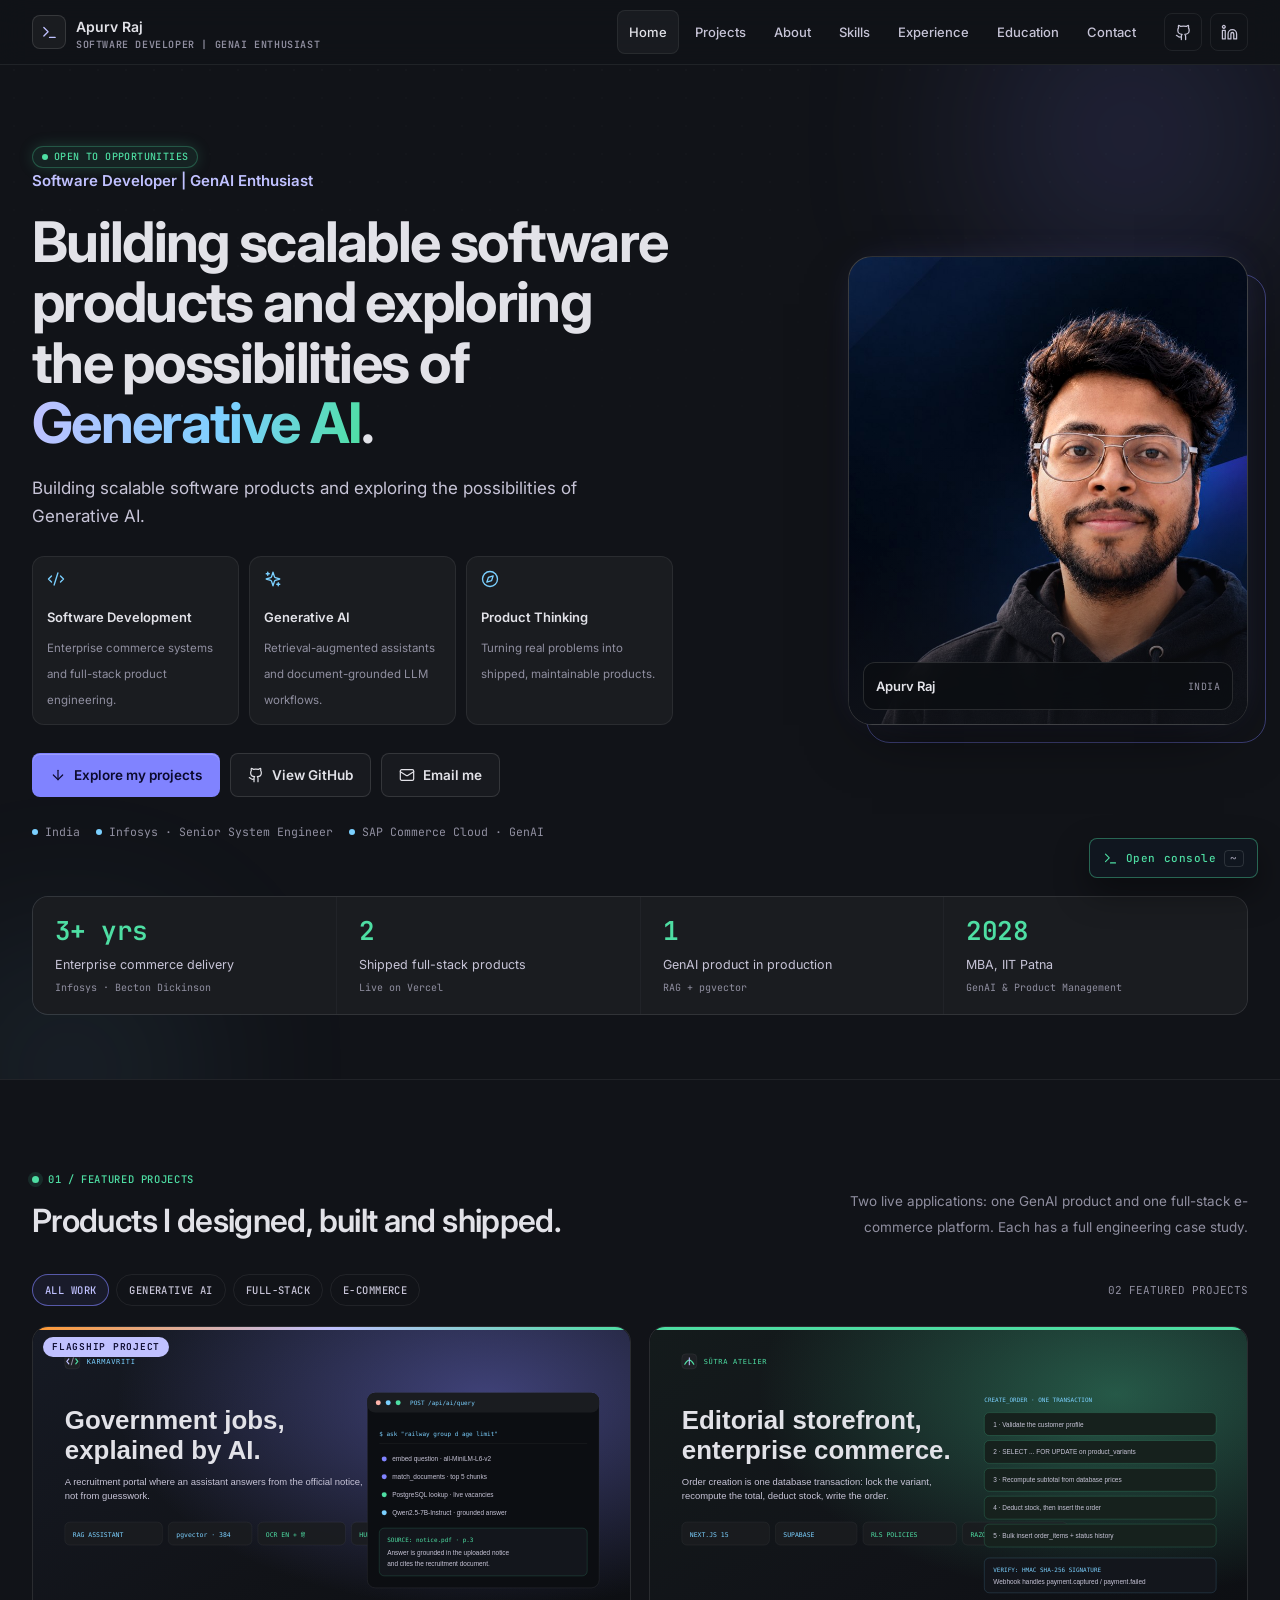
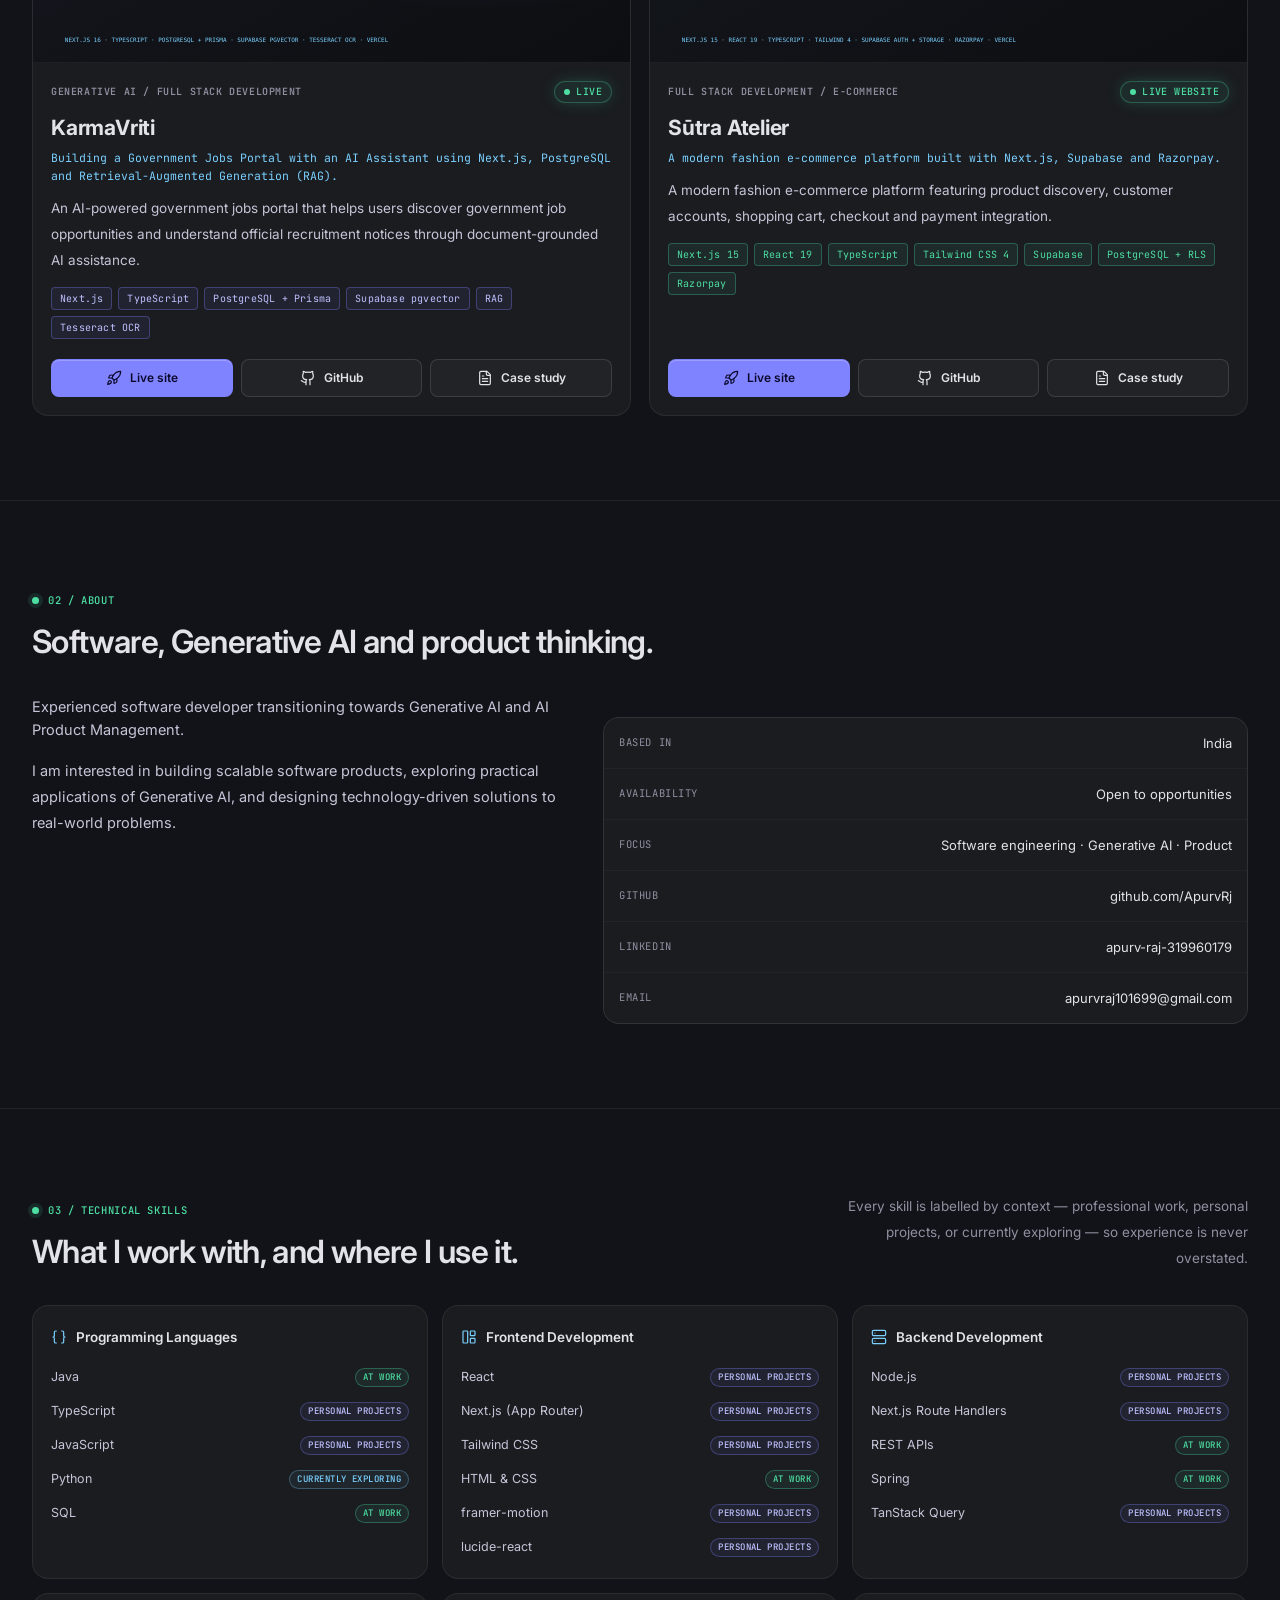
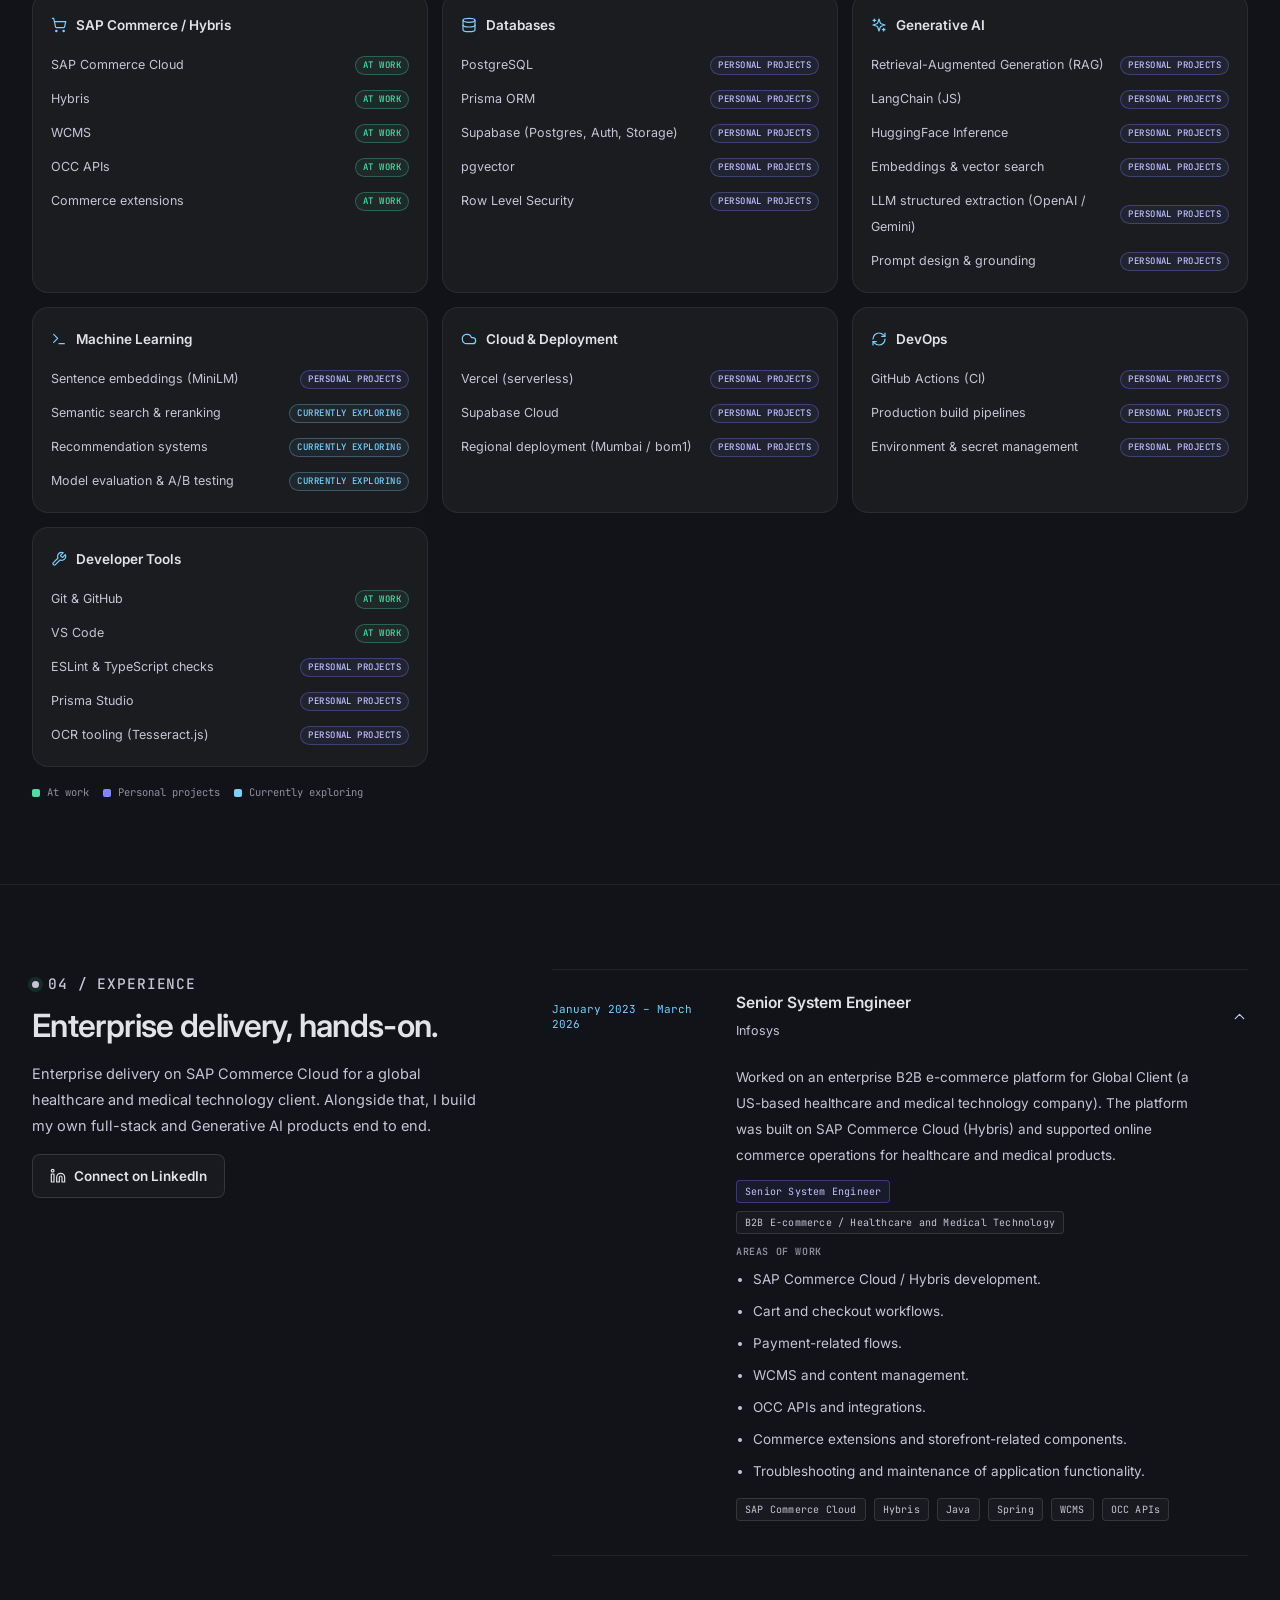
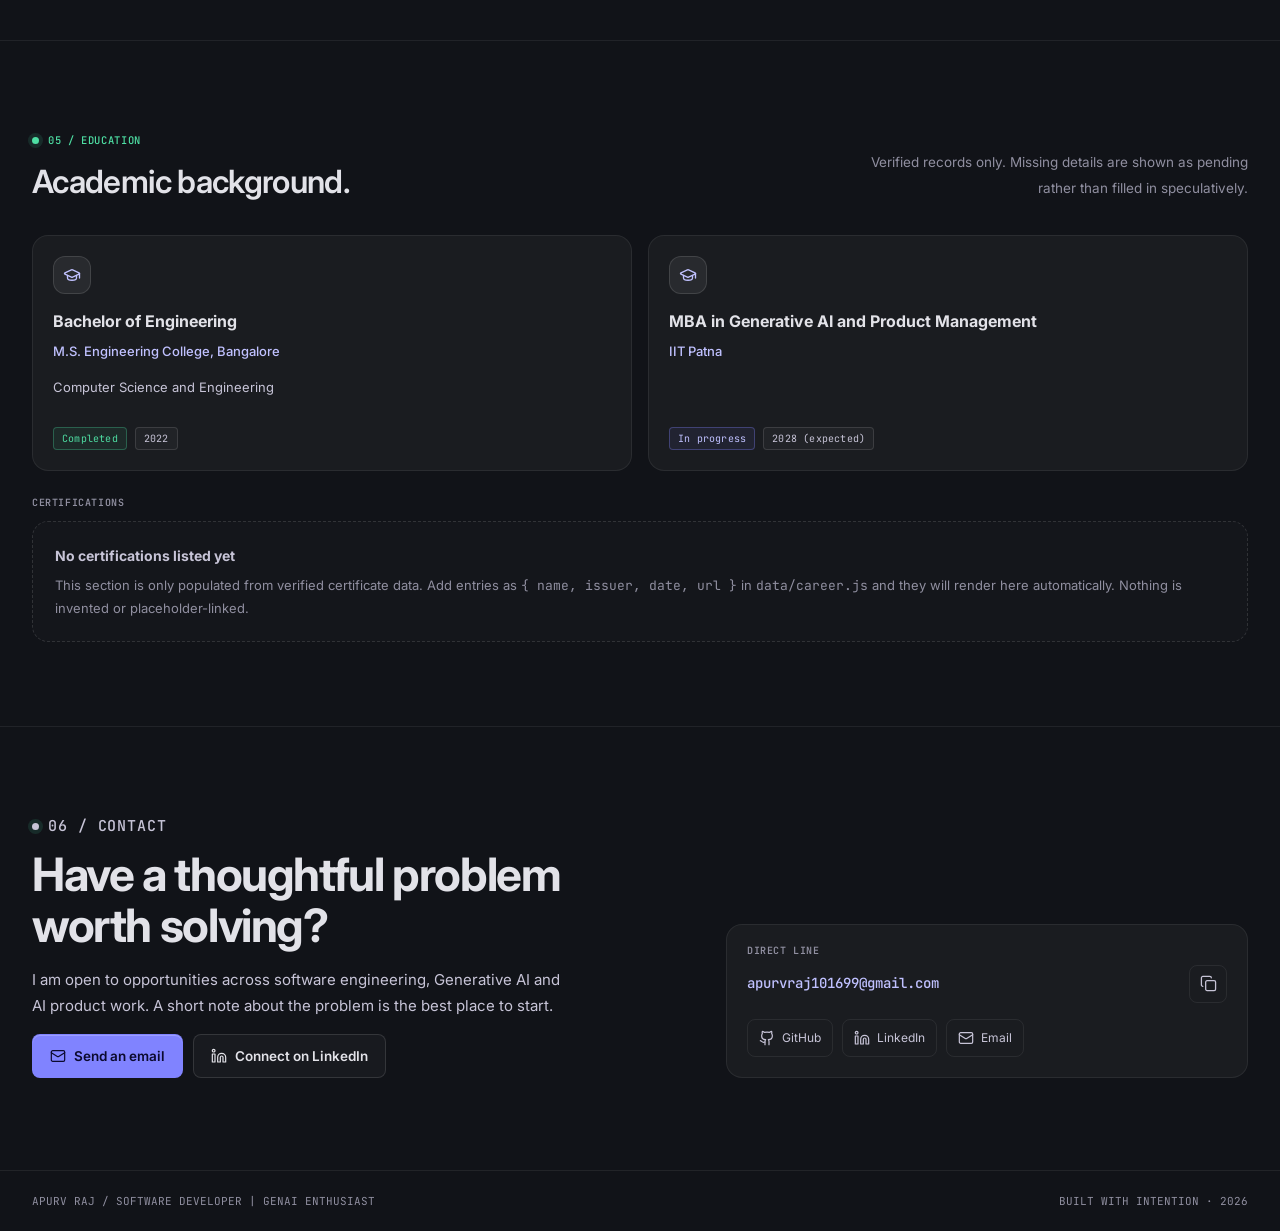
==== index.html @ cf1d9890 "Add portfolio site with case study pages; fix hero image and accordion layout bugs" ====
<!doctype html>
<html class="dark" lang="en">
<head>
  <meta charset="UTF-8" />
  <meta name="viewport" content="width=device-width, initial-scale=1.0, viewport-fit=cover" />
  <meta name="theme-color" content="#111318" />
  <meta name="description" content="Apurv Raj — Software Developer and GenAI Enthusiast building scalable software products." />
  <title>Apurv Raj | Software Developer &amp; GenAI Enthusiast</title>
  <link rel="preconnect" href="https://fonts.googleapis.com" />
  <link rel="preconnect" href="https://fonts.gstatic.com" crossorigin />
  <link href="https://fonts.googleapis.com/css2?family=Inter:wght@400;500;600;700&family=JetBrains+Mono:wght@400;500;600&display=swap" rel="stylesheet" />
  <link rel="stylesheet" href="assets/css/obsidian.css" />
</head>
<body>
  <a class="skip-link" href="#main">Skip to content</a>

  <header class="site-header">
    <div class="shell header-inner">
      <a class="brand" href="#home" aria-label="Apurv Raj — home">
        <span class="brand-mark" id="brand-mark"></span>
        <span>
          <span class="brand-name" id="brand-name">Apurv Raj</span>
          <span class="brand-meta" id="brand-meta"></span>
        </span>
      </a>
      <nav class="primary-nav" id="primary-nav" aria-label="Main navigation"></nav>
      <div class="header-actions" id="header-actions"></div>
    </div>
  </header>

  <main id="main">
    <!-- Hero ------------------------------------------------------------- -->
    <section class="hero" id="home">
      <span class="hero-glow a" aria-hidden="true"></span>
      <span class="hero-glow b" aria-hidden="true"></span>
      <div class="shell hero-inner">
        <div class="hero-copy">
          <div id="hero-eyebrow" class="reveal"></div>
          <p class="hero-title" id="hero-name"></p>
          <h1 id="hero-headline"></h1>
          <p class="hero-lede" id="hero-lede"></p>
          <div class="focus-row" id="hero-focus"></div>
          <div class="action-row" id="hero-actions"></div>
          <div class="hero-meta" id="hero-meta"></div>
        </div>
        <div class="portrait-wrap" id="portrait"></div>
      </div>
      <div class="shell" style="margin-top:56px">
        <div id="metrics"></div>
      </div>
    </section>

    <!-- Projects ---------------------------------------------------------- -->
    <section class="section" id="work">
      <div class="shell">
        <div class="section-head">
          <div>
            <p class="eyebrow"><span class="pulse"></span>01 / Featured projects</p>
            <h2 class="section-title">Products I designed, built and shipped.</h2>
          </div>
          <p class="section-note">Two live applications: one GenAI product and one full-stack e-commerce platform. Each has a full engineering case study.</p>
        </div>
        <div class="project-tools">
          <div class="filters" id="project-filters" aria-label="Filter projects"></div>
          <span class="project-count" id="project-count">02 FEATURED PROJECTS</span>
        </div>
        <div class="projects" id="projects-grid"></div>
      </div>
    </section>

    <!-- About ------------------------------------------------------------- -->
    <section class="section" id="about">
      <div class="shell">
        <div class="section-head">
          <div>
            <p class="eyebrow"><span class="pulse"></span>02 / About</p>
            <h2 class="section-title">Software, Generative AI and product thinking.</h2>
          </div>
        </div>
        <div class="about-grid">
          <div class="about-copy" id="about-copy"></div>
          <ul class="info-list" id="about-list"></ul>
        </div>
      </div>
    </section>

    <!-- Skills ------------------------------------------------------------ -->
    <section class="section" id="stack">
      <div class="shell">
        <div class="section-head">
          <div>
            <p class="eyebrow"><span class="pulse"></span>03 / Technical skills</p>
            <h2 class="section-title">What I work with, and where I use it.</h2>
          </div>
          <p class="section-note">Every skill is labelled by context — professional work, personal projects, or currently exploring — so experience is never overstated.</p>
        </div>
        <div class="skills-grid" id="skills-grid"></div>
        <div id="skills-legend"></div>
      </div>
    </section>

    <!-- Experience -------------------------------------------------------- -->
    <section class="section" id="experience">
      <div class="shell experience">
        <div class="experience-copy">
          <p class="eyebrow"><span class="pulse"></span>04 / Experience</p>
          <h2 class="section-title" style="margin-bottom:16px">Enterprise delivery, hands-on.</h2>
          <div id="experience-copy"></div>
        </div>
        <div class="timeline" id="timeline"></div>
      </div>
    </section>

    <!-- Education --------------------------------------------------------- -->
    <section class="section" id="education">
      <div class="shell">
        <div class="section-head">
          <div>
            <p class="eyebrow"><span class="pulse"></span>05 / Education</p>
            <h2 class="section-title">Academic background.</h2>
          </div>
          <p class="section-note">Verified records only. Missing details are shown as pending rather than filled in speculatively.</p>
        </div>
        <div class="edu-grid" id="education-grid"></div>
        <div style="margin-top:26px">
          <p class="micro-label" style="margin-bottom:12px">Certifications</p>
          <div id="certifications"></div>
        </div>
      </div>
    </section>

    <!-- Contact ----------------------------------------------------------- -->
    <section class="contact" id="contact">
      <div class="shell contact-inner">
        <div>
          <p class="eyebrow"><span class="pulse"></span>06 / Contact</p>
          <div id="contact-left"></div>
          <div class="action-row" id="contact-actions"></div>
        </div>
        <div class="contact-card" id="contact-card"></div>
      </div>
    </section>
  </main>

  <footer class="site-footer">
    <div class="shell footer-inner" id="footer"></div>
  </footer>

  <button class="command-launcher" id="command-launcher" aria-haspopup="dialog">
    <svg viewBox="0 0 24 24" fill="none" stroke="currentColor" stroke-width="1.8" stroke-linecap="round" stroke-linejoin="round" aria-hidden="true"><path d="m4 17 6-6-6-6"/><path d="M12 19h8"/></svg>
    <span>Open console</span><kbd>~</kbd>
  </button>

  <dialog id="console">
    <div class="console-head">
      <span>apurv@portfolio:~</span>
      <button class="icon-button" id="close-console" aria-label="Close console">
        <svg viewBox="0 0 24 24" fill="none" stroke="currentColor" stroke-width="1.8" stroke-linecap="round" stroke-linejoin="round" aria-hidden="true"><path d="M18 6 6 18"/><path d="m6 6 12 12"/></svg>
      </button>
    </div>
    <div class="console-output" id="console-output">
      <span class="prompt">$</span> Portfolio console ready.<br />Choose a route below or press Escape to close.
    </div>
    <div class="console-options" id="console-options"></div>
  </dialog>

  <div class="toast" id="toast" role="status" aria-live="polite">Copied.</div>

  <noscript>
    <div class="shell" style="padding:24px 0">
      <p class="callout"><strong>JavaScript is required</strong>
      This portfolio renders its content from a centralized data layer. Please enable JavaScript, or reach
      Apurv directly at <a href="mailto:apurvraj101699@gmail.com">apurvraj101699@gmail.com</a>,
      on <a href="https://github.com/ApurvRj/">GitHub</a> or on
      <a href="https://www.linkedin.com/in/apurv-raj-319960179/">LinkedIn</a>.</p>
    </div>
  </noscript>

  <script src="assets/js/icons.js"></script>
  <script src="data/profile.js"></script>
  <script src="data/career.js"></script>
  <script src="data/project-karmavriti.js"></script>
  <script src="data/project-sutra.js"></script>
  <script src="data/projects.js"></script>
  <script src="assets/js/ui.js"></script>
  <script src="assets/js/home.js"></script>
  <script src="assets/js/site.js"></script>
</body>
</html>
---- assets/css/obsidian.css ----
/* ---------------------------------------------------------------------------
 * assets/css/obsidian.css
 * Obsidian Synthetics — the Stitch design system used by this portfolio.
 * Tokens are taken verbatim from the Stitch DESIGN.md / tailwind-config so the
 * visual theme is preserved exactly. Nothing here introduces a new theme.
 * ------------------------------------------------------------------------- */

:root {
  /* Surfaces */
  --surface: #111318;
  --surface-dim: #111318;
  --surface-bright: #37393e;
  --surface-container-lowest: #0c0e12;
  --surface-container-low: #1a1c20;
  --surface-container: #1e2024;
  --surface-container-high: #282a2e;
  --surface-container-highest: #333539;
  --surface-variant: #333539;

  /* Content */
  --on-surface: #e2e2e8;
  --on-surface-variant: #c7c4d7;
  --outline: #908fa0;
  --outline-variant: #464554;

  /* Accents */
  --primary: #c0c1ff;
  --primary-container: #8083ff;
  --on-primary: #1000a9;
  --inverse-primary: #494bd6;
  --secondary: #4edea3;
  --on-secondary: #003824;
  --tertiary: #7bd0ff;
  --error: #ffb4ab;

  /* Hairlines */
  --line: rgba(255, 255, 255, 0.07);
  --line-strong: rgba(255, 255, 255, 0.12);
  --glow: rgba(128, 131, 255, 0.35);
  --glow-emerald: rgba(78, 222, 163, 0.25);

  /* Radii */
  --r-sm: 0.25rem;
  --r: 0.5rem;
  --r-md: 0.75rem;
  --r-lg: 1rem;
  --r-xl: 1.5rem;

  /* Spacing */
  --space-xs: 0.25rem;
  --space-sm: 0.5rem;
  --space-md: 1rem;
  --space-lg: 1.5rem;
  --space-xl: 2.5rem;
  --gutter: 1.5rem;
  --gutter-mobile: 1rem;
  --margin: 2rem;
  --margin-mobile: 1.25rem;

  /* Type */
  --font-body: 'Inter', -apple-system, BlinkMacSystemFont, 'Segoe UI', sans-serif;
  --font-mono: 'JetBrains Mono', 'DM Mono', Consolas, monospace;

  --shell: 1280px;
  --shell-narrow: 960px;
}

* { box-sizing: border-box; }

html { scroll-behavior: smooth; scroll-padding-top: 84px; }

body {
  margin: 0;
  background: var(--surface);
  color: var(--on-surface);
  font: 400 16px/26px var(--font-body);
  -webkit-font-smoothing: antialiased;
  overflow-x: hidden;
}

/* Micro dot-matrix background from the design system (elevation 0). */
body::before {
  content: '';
  position: fixed;
  inset: 0;
  z-index: 0;
  pointer-events: none;
  opacity: 0.5;
  background-image: radial-gradient(rgba(255, 255, 255, 0.045) 1px, transparent 1px);
  background-size: 28px 28px;
  mask-image: linear-gradient(to bottom, black 0%, transparent 68%);
  -webkit-mask-image: linear-gradient(to bottom, black 0%, transparent 68%);
}

h1, h2, h3, h4, p { margin-top: 0; }

a { color: inherit; text-decoration: none; }
button { font: inherit; cursor: pointer; color: inherit; }
img { max-width: 100%; }

::selection { background: var(--primary-container); color: #0d0096; }

.mono { font-family: var(--font-mono); }

.micro-label {
  font-family: var(--font-mono);
  font-size: 10px;
  line-height: 12px;
  font-weight: 600;
  letter-spacing: 0.06em;
  text-transform: uppercase;
  color: var(--outline);
}

.tag-label {
  font-family: var(--font-mono);
  font-size: 11px;
  line-height: 14px;
  font-weight: 500;
  letter-spacing: 0.04em;
  text-transform: uppercase;
}

.shell { width: min(var(--shell), calc(100% - 2 * var(--margin))); margin-inline: auto; position: relative; z-index: 1; }
.shell-narrow { width: min(var(--shell-narrow), calc(100% - 2 * var(--margin))); margin-inline: auto; position: relative; z-index: 1; }

.skip-link {
  position: absolute; left: -9999px; top: 0; z-index: 100;
  padding: 10px 14px; background: var(--primary); color: var(--on-primary); border-radius: var(--r);
}
.skip-link:focus { left: 12px; top: 12px; }

/* ---------------------------------------------------------------- Header -- */
.site-header {
  position: sticky; top: 0; z-index: 50;
  background: rgba(17, 19, 24, 0.82);
  backdrop-filter: blur(14px);
  -webkit-backdrop-filter: blur(14px);
  border-bottom: 1px solid var(--line);
}
.header-inner { min-height: 64px; display: flex; align-items: center; gap: var(--space-md); }
.brand { display: flex; align-items: center; gap: 10px; min-width: 0; }
.brand-mark {
  width: 34px; height: 34px; flex: none;
  display: grid; place-items: center;
  border-radius: var(--r); border: 1px solid var(--line-strong);
  background: var(--surface-container-low);
  color: var(--primary);
}
.brand-mark svg { width: 17px; height: 17px; }
.brand-name { font-size: 14px; font-weight: 600; line-height: 1.2; }
.brand-meta { display: flex; align-items: center; gap: 6px; }

.status-pill {
  display: inline-flex; align-items: center; gap: 6px;
  padding: 4px 9px; border-radius: 999px;
  font: 500 10px/1.2 var(--font-mono);
  letter-spacing: 0.04em; text-transform: uppercase;
  color: var(--secondary);
  background: rgba(78, 222, 163, 0.08);
  border: 1px solid rgba(78, 222, 163, 0.28);
  box-shadow: 0 0 16px -2px var(--glow-emerald);
  white-space: nowrap;
}
.status-pill .dot { width: 6px; height: 6px; border-radius: 50%; background: currentColor; animation: pulse 2.4s ease-in-out infinite; }
.status-pill.is-planned { color: var(--tertiary); background: rgba(123, 208, 255, 0.08); border-color: rgba(123, 208, 255, 0.3); box-shadow: none; }
.status-pill.is-neutral { color: var(--on-surface-variant); background: rgba(255, 255, 255, 0.04); border-color: var(--line-strong); box-shadow: none; }

@keyframes pulse { 0%, 100% { opacity: 1; } 50% { opacity: 0.35; } }

.primary-nav { display: flex; align-items: center; gap: 4px; margin-left: auto; }
.primary-nav a {
  padding: 8px 11px; border-radius: var(--r);
  color: var(--on-surface-variant); font-size: 13px; font-weight: 500;
  border: 1px solid transparent; transition: color .2s, background .2s, border-color .2s;
}
.primary-nav a:hover, .primary-nav a[aria-current="true"] { color: var(--on-surface); background: rgba(255, 255, 255, 0.04); border-color: var(--line); }

.header-actions { display: flex; align-items: center; gap: 8px; }
.icon-button {
  width: 38px; height: 38px; display: grid; place-items: center;
  color: var(--on-surface-variant); background: transparent;
  border: 1px solid var(--line); border-radius: var(--r);
  transition: color .2s, border-color .2s, background .2s;
}
.icon-button:hover { color: var(--on-surface); border-color: var(--glow); background: rgba(255, 255, 255, 0.04); }
.icon-button svg { width: 17px; height: 17px; }
.menu-toggle { display: none; }

/* ------------------------------------------------------------------ Hero -- */
.hero { position: relative; padding: 76px 0 64px; overflow: hidden; }
.hero-glow {
  position: absolute; pointer-events: none; border-radius: 50%;
  filter: blur(90px); opacity: 0.5; z-index: 0;
}
.hero-glow.a { width: 460px; height: 460px; top: -160px; right: -80px; background: radial-gradient(circle, rgba(128,131,255,.45), transparent 68%); }
.hero-glow.b { width: 380px; height: 380px; bottom: -180px; left: -120px; background: radial-gradient(circle, rgba(123,208,255,.28), transparent 68%); }
.hero-inner { display: grid; grid-template-columns: 1.12fr 0.88fr; align-items: center; gap: 72px; }
.hero-copy h1 {
  margin: 18px 0 20px;
  font-size: clamp(36px, 4.6vw, 56px);
  line-height: 1.08; letter-spacing: -0.03em; font-weight: 700;
}
.hero-copy h1 .accent {
  background: linear-gradient(100deg, var(--primary) 0%, var(--tertiary) 60%, var(--secondary) 100%);
  -webkit-background-clip: text; background-clip: text; color: transparent;
}
.hero-title { font-size: 15px; font-weight: 600; color: var(--primary); }
.hero-lede { max-width: 560px; margin-bottom: 26px; color: var(--on-surface-variant); font-size: 17px; line-height: 1.65; }

.focus-row { display: grid; grid-template-columns: repeat(3, 1fr); gap: 10px; margin: 0 0 28px; }
.focus-item {
  padding: 13px 14px; background: var(--surface-container-low);
  border: 1px solid var(--line); border-radius: var(--r-md);
  transition: border-color .22s, transform .22s, box-shadow .22s;
}
.focus-item:hover { border-color: var(--glow); transform: translateY(-2px); box-shadow: 0 0 24px -4px rgba(128,131,255,.18); }
.focus-item svg { width: 18px; height: 18px; color: var(--tertiary); margin-bottom: 9px; }
.focus-item strong { display: block; font-size: 13px; font-weight: 600; margin-bottom: 3px; }
.focus-item span { font-size: 11.5px; line-height: 1.5; color: var(--outline); }

.action-row { display: flex; flex-wrap: wrap; gap: 10px; }
.button {
  min-height: 44px; display: inline-flex; align-items: center; justify-content: center; gap: 8px;
  padding: 0 17px; border: 1px solid transparent; border-radius: var(--r);
  font-size: 13.5px; font-weight: 600; white-space: nowrap;
  transition: transform .2s, border-color .2s, background .2s, box-shadow .2s, color .2s;
}
.button svg { width: 16px; height: 16px; }
.button:hover { transform: translateY(-2px); }
.button-primary {
  background: var(--primary-container); color: #0b0a2e;
  box-shadow: inset 0 1px 0 rgba(255,255,255,.22);
}
.button-primary:hover { background: #8f92ff; box-shadow: 0 0 20px rgba(128,131,255,.4); }
.button-secondary { background: rgba(255,255,255,0.03); border-color: var(--line-strong); color: var(--on-surface); }
.button-secondary:hover { border-color: var(--glow); background: rgba(255,255,255,0.06); }
.button-ghost { background: transparent; border-color: transparent; color: var(--on-surface-variant); padding-inline: 10px; }
.button-ghost:hover { color: var(--on-surface); }
.button[disabled], .button[aria-disabled="true"] { opacity: .48; cursor: not-allowed; transform: none; box-shadow: none; }

.hero-meta { display: flex; flex-wrap: wrap; gap: 16px; margin-top: 26px; color: var(--outline); font: 400 11.5px/1.5 var(--font-mono); }
.hero-meta span { display: flex; align-items: center; gap: 7px; }
.hero-meta i { width: 6px; height: 6px; border-radius: 50%; background: var(--tertiary); }

/* -------------------------------------------------------------- Portrait -- */
.portrait-wrap { position: relative; justify-self: end; width: min(100%, 400px); }
.portrait-frame {
  position: relative; border-radius: var(--r-xl); overflow: hidden;
  border: 1px solid var(--line-strong);
  background: linear-gradient(160deg, var(--surface-container-high), var(--surface-container-lowest));
  box-shadow: 0 24px 60px -24px rgba(0,0,0,.7), 0 0 40px -18px var(--glow);
}
.portrait-frame::after {
  content: ''; position: absolute; inset: 0; pointer-events: none;
  background: linear-gradient(to top, rgba(17,19,24,.82) 0%, rgba(17,19,24,.12) 38%, transparent 62%);
}
.portrait-frame img {
  display: block; width: 100%; height: auto; aspect-ratio: 4 / 4.7;
  object-fit: cover; object-position: center 18%;
  filter: saturate(.96) contrast(1.03);
}
.portrait-badge {
  position: absolute; left: 14px; right: 14px; bottom: 14px; z-index: 2;
  display: flex; align-items: center; justify-content: space-between; gap: 10px;
  padding: 10px 12px; border-radius: var(--r-md);
  background: rgba(12, 14, 18, 0.82); border: 1px solid var(--line-strong);
  backdrop-filter: blur(10px); -webkit-backdrop-filter: blur(10px);
}
.portrait-badge .who { font-size: 13px; font-weight: 600; }
.portrait-badge .where { font: 400 10px/1.3 var(--font-mono); color: var(--outline); text-transform: uppercase; letter-spacing: .05em; }
.portrait-accent {
  position: absolute; inset: 18px -18px -18px 18px; z-index: -1;
  border: 1px solid rgba(128,131,255,.4); border-radius: var(--r-xl);
}

/* --------------------------------------------------------------- Metrics -- */
.metric-strip {
  display: grid; grid-template-columns: repeat(4, 1fr); gap: 1px;
  background: var(--line); border: 1px solid var(--line);
  border-radius: var(--r-lg); overflow: hidden; margin-top: 4px;
}
.metric { padding: 20px 22px; background: var(--surface-container-low); }
.metric b {
  display: block; margin-bottom: 4px; color: var(--secondary);
  font: 600 26px/1.1 var(--font-mono); letter-spacing: -0.02em;
}
.metric span { color: var(--on-surface-variant); font-size: 12.5px; }
.metric small { display: block; margin-top: 3px; color: var(--outline); font: 400 10px/1.3 var(--font-mono); }

/* -------------------------------------------------------------- Sections -- */
.section { padding: 84px 0; border-top: 1px solid var(--line); position: relative; }
.section-head { display: flex; align-items: flex-end; justify-content: space-between; gap: 32px; margin-bottom: 34px; }
.section-title { margin: 12px 0 0; font-size: clamp(24px, 2.6vw, 32px); line-height: 1.2; letter-spacing: -0.02em; font-weight: 600; }
.section-note { max-width: 400px; margin: 0; color: var(--outline); font-size: 13.5px; text-align: right; }

.eyebrow {
  display: inline-flex; align-items: center; gap: 9px; margin: 0;
  color: var(--secondary); font: 500 10.5px/1.4 var(--font-mono);
  letter-spacing: 0.06em; text-transform: uppercase;
}
.eyebrow .pulse {
  width: 7px; height: 7px; border-radius: 50%; background: currentColor;
  box-shadow: 0 0 0 4px rgba(78, 222, 163, 0.12);
}

/* ----------------------------------------------------------------- Cards -- */
.card {
  padding: 20px; background: var(--surface-container-low);
  border: 1px solid var(--line); border-radius: var(--r-lg);
  transition: border-color .22s, box-shadow .22s, transform .22s;
}
.card:hover { border-color: rgba(128,131,255,.3); box-shadow: 0 0 24px -4px rgba(128,131,255,.12); }
.card-flat { background: var(--surface-container); }

.grid { display: grid; gap: 12px; }
.grid.two { grid-template-columns: repeat(2, minmax(0, 1fr)); }
.grid.three { grid-template-columns: repeat(3, minmax(0, 1fr)); }
.grid.four { grid-template-columns: repeat(4, minmax(0, 1fr)); }

/* -------------------------------------------------------- Project cards -- */
.project-tools { display: flex; align-items: center; justify-content: space-between; gap: 18px; margin-bottom: 20px; flex-wrap: wrap; }
.filters { display: flex; flex-wrap: wrap; gap: 7px; }
.filter {
  min-height: 32px; padding: 0 12px; color: var(--on-surface-variant);
  background: transparent; border: 1px solid var(--line); border-radius: 999px;
  font: 500 10.5px/1 var(--font-mono); letter-spacing: .04em; text-transform: uppercase;
  transition: color .2s, border-color .2s, background .2s;
}
.filter:hover, .filter[aria-pressed="true"] { color: var(--primary); border-color: rgba(128,131,255,.6); background: rgba(128,131,255,.08); }
.project-count { color: var(--outline); font: 400 11px/1.4 var(--font-mono); }

.projects { display: grid; grid-template-columns: repeat(2, minmax(0, 1fr)); gap: 18px; }
.project {
  display: flex; flex-direction: column; overflow: hidden;
  background: var(--surface-container-low);
  border: 1px solid var(--line); border-radius: var(--r-lg);
  transition: transform .24s, border-color .24s, box-shadow .24s;
}
.project:hover { transform: translateY(-4px); border-color: rgba(128,131,255,.4); box-shadow: 0 22px 50px -22px rgba(0,0,0,.75), 0 0 30px -14px rgba(128,131,255,.28); }
.project.is-hidden { display: none; }
.project-thumb { position: relative; aspect-ratio: 16 / 9; background: var(--surface-container-lowest); border-bottom: 1px solid var(--line); overflow: hidden; }
.project-thumb img { width: 100%; height: 100%; object-fit: cover; display: block; }
.project-thumb .flagship-flag {
  position: absolute; top: 10px; left: 10px;
  padding: 4px 9px; border-radius: 999px;
  font: 600 9.5px/1.2 var(--font-mono); letter-spacing: .08em; text-transform: uppercase;
  color: #0b0a2e; background: var(--primary);
}
.project-body { display: flex; flex-direction: column; flex: 1; padding: 18px; }
.project-topline { display: flex; align-items: center; justify-content: space-between; gap: 8px; margin-bottom: 12px; }
.project h3 { margin: 0 0 8px; font-size: 21px; line-height: 1.25; letter-spacing: -0.01em; }
.project-tagline { margin: 0 0 10px; color: var(--tertiary); font: 400 11.5px/1.55 var(--font-mono); }
.project p.desc { color: var(--on-surface-variant); font-size: 13.5px; margin-bottom: 14px; }

.tags { display: flex; flex-wrap: wrap; gap: 6px; margin-bottom: 16px; }
.tag {
  padding: 4px 8px; border-radius: var(--r-sm);
  color: var(--on-surface-variant); background: rgba(255,255,255,.03);
  border: 1px solid var(--line-strong);
  font: 400 10px/1.3 var(--font-mono); letter-spacing: .02em;
}
.tag.accent { color: var(--primary); border-color: rgba(128,131,255,.32); background: rgba(128,131,255,.08); }
.tag.green { color: var(--secondary); border-color: rgba(78,222,163,.3); background: rgba(78,222,163,.07); }

.project-actions { display: grid; grid-template-columns: repeat(3, 1fr); gap: 8px; margin-top: auto; padding-top: 4px; }
.project-actions .button { min-height: 38px; padding: 0 10px; font-size: 12px; }

.terminal-art {
  margin: 0 0 14px; padding: 11px 12px; overflow-x: auto;
  color: var(--tertiary); background: var(--surface-container-lowest);
  border: 1px solid var(--line); border-radius: var(--r);
  font: 400 11px/1.65 var(--font-mono); white-space: pre;
}
.terminal-art .g { color: var(--secondary); }
.terminal-art .i { color: var(--primary); }
.terminal-art .w { color: var(--tertiary); }

/* ----------------------------------------------------------------- About -- */
.about-grid { display: grid; grid-template-columns: 0.9fr 1.1fr; gap: 44px; align-items: start; }
.about-lead { font-size: 19px; line-height: 1.6; color: var(--on-surface); margin-bottom: 16px; }
.about-copy p { color: var(--on-surface-variant); font-size: 14.5px; }
.info-list { list-style: none; padding: 0; margin: 22px 0 0; display: grid; gap: 1px; background: var(--line); border: 1px solid var(--line); border-radius: var(--r-lg); overflow: hidden; }
.info-list li { display: flex; align-items: center; justify-content: space-between; gap: 14px; padding: 12px 15px; background: var(--surface-container-low); font-size: 13px; }
.info-list li span:first-child { color: var(--outline); font: 400 10.5px/1.3 var(--font-mono); text-transform: uppercase; letter-spacing: .05em; }
.info-list li span:last-child { text-align: right; }
.info-list li a:hover { color: var(--primary); }

/* ---------------------------------------------------------------- Skills -- */
.skills-grid { display: grid; grid-template-columns: repeat(3, minmax(0, 1fr)); gap: 14px; }
.skill-card { padding: 18px; background: var(--surface-container-low); border: 1px solid var(--line); border-radius: var(--r-lg); }
.skill-card header { display: flex; align-items: center; gap: 9px; margin-bottom: 14px; }
.skill-card header svg { width: 16px; height: 16px; color: var(--tertiary); flex: none; }
.skill-card h3 { margin: 0; font-size: 13.5px; font-weight: 600; }
.skill-items { display: flex; flex-direction: column; gap: 8px; }
.skill-item { display: flex; align-items: center; justify-content: space-between; gap: 10px; font-size: 12.5px; }
.skill-item .name { color: var(--on-surface-variant); }
.context-chip {
  flex: none; padding: 2px 7px; border-radius: 999px;
  font: 500 9px/1.4 var(--font-mono); letter-spacing: .05em; text-transform: uppercase;
  border: 1px solid var(--line-strong); color: var(--outline);
}
.context-chip.professional { color: var(--secondary); border-color: rgba(78,222,163,.32); background: rgba(78,222,163,.07); }
.context-chip.project { color: var(--primary); border-color: rgba(128,131,255,.32); background: rgba(128,131,255,.08); }
.context-chip.exploring { color: var(--tertiary); border-color: rgba(123,208,255,.3); background: rgba(123,208,255,.06); }
.legend { display: flex; flex-wrap: wrap; gap: 14px; margin-top: 18px; color: var(--outline); font: 400 10.5px/1.4 var(--font-mono); }
.legend span { display: inline-flex; align-items: center; gap: 7px; }
.legend i { width: 8px; height: 8px; border-radius: 2px; }
.legend i.professional { background: var(--secondary); }
.legend i.project { background: var(--primary-container); }
.legend i.exploring { background: var(--tertiary); }

/* ------------------------------------------------------------ Experience -- */
.experience { display: grid; grid-template-columns: 0.8fr 1.2fr; gap: 56px; align-items: start; }
.experience-copy p { color: var(--on-surface-variant); font-size: 14.5px; }
.timeline { border-top: 1px solid var(--line); }
.role { border-bottom: 1px solid var(--line); }
.role-toggle {
  width: 100%; display: grid; grid-template-columns: 168px 1fr auto;
  align-items: center; gap: 16px; padding: 20px 0;
  color: var(--on-surface); text-align: left; background: transparent; border: 0;
}
.role-toggle:hover .role-title { color: var(--primary); }
.role-date { color: var(--tertiary); font: 400 11px/1.4 var(--font-mono); }
.role-title { display: block; font-size: 15.5px; font-weight: 600; transition: color .2s; }
.role-company { display: block; margin-top: 2px; color: var(--on-surface-variant); font-size: 12.5px; }
.role-toggle svg { color: var(--outline); transition: transform .2s, color .2s; width: 17px; height: 17px; }
.role-toggle[aria-expanded="true"] svg { transform: rotate(180deg); color: var(--primary); }
.role-detail { display: none; padding: 0 40px 22px 184px; color: var(--on-surface-variant); font-size: 13.5px; }
.role-detail.open { display: block; }
.role-detail p { margin-bottom: 12px; }
.role-detail ul { padding-left: 17px; margin: 0 0 14px; }
.role-detail li { margin-bottom: 6px; }
.role-meta { display: flex; flex-wrap: wrap; gap: 8px; margin-bottom: 12px; }
.role-meta .tag { font-size: 10px; }

/* ------------------------------------------------------------- Education -- */
.edu-grid { display: grid; grid-template-columns: repeat(2, minmax(0, 1fr)); gap: 16px; }
.edu-card { padding: 20px; background: var(--surface-container-low); border: 1px solid var(--line); border-radius: var(--r-lg); display: flex; flex-direction: column; }
.edu-card .edu-icon { width: 38px; height: 38px; display: grid; place-items: center; border-radius: var(--r-md); background: var(--surface-container-high); border: 1px solid var(--line-strong); margin-bottom: 14px; }
.edu-card .edu-icon svg { width: 18px; height: 18px; color: var(--primary); }
.edu-card h3 { margin: 0 0 4px; font-size: 16px; }
.edu-card .edu-inst { color: var(--primary); font-size: 13px; font-weight: 500; margin-bottom: 10px; }
.edu-card p { color: var(--on-surface-variant); font-size: 13px; }
.edu-meta { display: flex; flex-wrap: wrap; gap: 8px; margin-top: auto; padding-top: 14px; }

/* --------------------------------------------------- Certifications stub -- */
.cert-empty {
  padding: 22px; border: 1px dashed var(--line-strong); border-radius: var(--r-lg);
  background: rgba(255,255,255,.015); color: var(--outline);
  font-size: 13px; line-height: 1.7;
}
.cert-empty strong { color: var(--on-surface-variant); display: block; margin-bottom: 6px; font-size: 14px; }

/* -------------------------------------------------------------- Contact -- */
.contact { padding: 84px 0 92px; border-top: 1px solid var(--line); position: relative; }
.contact-inner { display: grid; grid-template-columns: 1.1fr 0.9fr; gap: 56px; align-items: end; }
.contact h2 { margin: 12px 0 16px; font-size: clamp(28px, 4vw, 46px); line-height: 1.1; letter-spacing: -0.03em; font-weight: 700; }
.contact p { max-width: 540px; color: var(--on-surface-variant); font-size: 15px; }
.contact-card { padding: 20px; background: var(--surface-container-low); border: 1px solid var(--line); border-radius: var(--r-lg); }
.contact-card .micro-label { display: block; margin-bottom: 8px; }
.email-line { display: flex; align-items: center; justify-content: space-between; gap: 12px; }
.email-line a { color: var(--primary); font: 500 14px/1.4 var(--font-mono); overflow-wrap: anywhere; }
.email-line a:hover { text-decoration: underline; }
.socials { display: flex; gap: 9px; margin-top: 16px; flex-wrap: wrap; }
.socials a {
  min-width: 38px; height: 38px; padding: 0 11px;
  display: inline-flex; align-items: center; gap: 7px; justify-content: center;
  color: var(--on-surface-variant); border: 1px solid var(--line); border-radius: var(--r);
  font-size: 12px; transition: color .2s, border-color .2s, background .2s;
}
.socials a:hover { color: var(--on-surface); border-color: var(--glow); background: rgba(255,255,255,.04); }
.socials a svg { width: 16px; height: 16px; }

/* --------------------------------------------------------------- Footer -- */
.site-footer { padding: 22px 0; border-top: 1px solid var(--line); color: var(--outline); font: 400 11px/1.5 var(--font-mono); }
.footer-inner { display: flex; align-items: center; justify-content: space-between; gap: 16px; flex-wrap: wrap; }
.footer-inner a:hover { color: var(--primary); }

/* -------------------------------------------------------------- Console -- */
.command-launcher {
  position: fixed; right: 22px; bottom: 22px; z-index: 40;
  display: inline-flex; align-items: center; gap: 8px;
  min-height: 40px; padding: 0 13px;
  color: var(--secondary); background: rgba(16,23,32,.94);
  border: 1px solid rgba(78,222,163,.4); border-radius: var(--r);
  font: 500 11px/1 var(--font-mono); letter-spacing: .05em;
  box-shadow: 0 14px 34px rgba(0,0,0,.4);
}
.command-launcher:hover { border-color: var(--secondary); box-shadow: 0 0 20px -4px var(--glow-emerald); }
.command-launcher svg { width: 15px; height: 15px; }
.command-launcher kbd { padding: 2px 5px; color: var(--outline); border: 1px solid var(--line-strong); border-radius: var(--r-sm); font: inherit; }

dialog#console {
  width: min(560px, calc(100% - 32px)); padding: 0; color: var(--on-surface);
  background: var(--surface-container-low); border: 1px solid var(--line-strong);
  border-radius: var(--r-lg); box-shadow: 0 30px 80px rgba(0,0,0,.7);
}
dialog#console::backdrop { background: rgba(6,8,12,.72); backdrop-filter: blur(3px); }
.console-head { display: flex; align-items: center; justify-content: space-between; gap: 12px; padding: 13px 15px; border-bottom: 1px solid var(--line); }
.console-head span { font: 500 12px/1.3 var(--font-mono); color: var(--secondary); }
.console-output { padding: 15px; font: 400 12.5px/1.8 var(--font-mono); color: var(--on-surface-variant); max-height: 44vh; overflow: auto; }
.console-output .prompt { color: var(--primary); }
.console-options { display: grid; grid-template-columns: repeat(2, 1fr); gap: 8px; padding: 0 15px 15px; }
.console-option {
  padding: 10px 12px; text-align: left; color: var(--on-surface-variant);
  background: var(--surface-container); border: 1px solid var(--line); border-radius: var(--r);
  font: 400 11.5px/1.5 var(--font-mono); transition: color .2s, border-color .2s;
}
.console-option:hover { color: var(--primary); border-color: rgba(128,131,255,.5); }

.toast {
  position: fixed; left: 50%; bottom: 26px; z-index: 60;
  transform: translate(-50%, 18px); opacity: 0; pointer-events: none;
  padding: 11px 16px; color: var(--on-surface);
  background: var(--surface-container-high); border: 1px solid var(--line-strong);
  border-radius: var(--r); font-size: 13px;
  box-shadow: 0 16px 40px rgba(0,0,0,.5);
  transition: opacity .25s, transform .25s;
}
.toast.show { opacity: 1; transform: translate(-50%, 0); }

/* --------------------------------------------------------------- Reveal -- */
.reveal { opacity: 0; transform: translateY(14px); transition: opacity .6s ease, transform .6s ease; }
.reveal.is-visible { opacity: 1; transform: none; }
/* ----------------------------------------------------------- Responsive -- */
/* Tablet (768px – 1023px): 8-column behaviour, metrics collapse to 2x2. */
@media (max-width: 1023px) {
  :root { --margin: 1.5rem; }
  .hero { padding: 56px 0 48px; }
  .hero-inner { grid-template-columns: 1fr; gap: 40px; }
  .portrait-wrap { justify-self: start; width: min(100%, 340px); }
  .metric-strip { grid-template-columns: repeat(2, 1fr); }
  .section { padding: 64px 0; }
  .section-head { flex-direction: column; align-items: flex-start; gap: 10px; }
  .section-note { text-align: left; }
  .about-grid, .experience, .contact-inner { grid-template-columns: 1fr; gap: 34px; }
  .contact-inner { align-items: start; }
  .skills-grid { grid-template-columns: repeat(2, minmax(0, 1fr)); }
  .projects { grid-template-columns: 1fr; }
  .grid.three, .grid.four { grid-template-columns: repeat(2, minmax(0, 1fr)); }
  .role-toggle { grid-template-columns: 140px 1fr auto; }
  .role-detail { padding-left: 156px; }
}

/* Mobile (< 768px): single column, mobile navigation, stacked cards. */
@media (max-width: 767px) {
  :root { --margin: var(--margin-mobile); }
  body { font-size: 15px; }
  html { scroll-padding-top: 76px; }

  .header-inner { min-height: 58px; gap: 10px; }
  .brand-meta { display: none; }
  .menu-toggle { display: grid; }
  .primary-nav {
    position: absolute; top: 100%; left: 0; right: 0;
    flex-direction: column; align-items: stretch; gap: 2px;
    padding: 10px var(--margin-mobile) 16px;
    background: rgba(12, 14, 18, 0.98);
    border-bottom: 1px solid var(--line);
    backdrop-filter: blur(14px);
    display: none;
  }
  .primary-nav.open { display: flex; }
  .primary-nav a { padding: 12px 12px; font-size: 14px; border-color: transparent; }
  .primary-nav a[aria-current="true"] { border-color: var(--line); }

  .hero { padding: 40px 0 44px; }
  .hero-copy h1 { font-size: clamp(30px, 8.4vw, 40px); }
  .hero-lede { font-size: 15.5px; }
  .hero-title { font-size: 13.5px; }
  .focus-row { grid-template-columns: 1fr; }
  .action-row .button { flex: 1 1 auto; }
  .hero-meta { gap: 12px; font-size: 10.5px; }
  .portrait-wrap { width: 100%; max-width: 320px; }
  .portrait-accent { display: none; }
  .metric-strip { grid-template-columns: 1fr 1fr; }
  .metric { padding: 16px; }
  .metric b { font-size: 21px; }

  .section { padding: 52px 0; }
  .projects { grid-template-columns: 1fr; }
  .project-actions { grid-template-columns: 1fr; }
  .project-actions .button { width: 100%; }
  .skills-grid, .edu-grid, .grid.two, .grid.three, .grid.four { grid-template-columns: 1fr; }

  .role-toggle { grid-template-columns: 1fr auto; row-gap: 4px; padding: 18px 0; }
  .role-date { grid-column: 1 / -1; }
  .role-detail { padding: 0 0 20px; }
  .contact h2 { font-size: clamp(26px, 7.4vw, 34px); }
  .console-options { grid-template-columns: 1fr; }
  .command-launcher { right: 14px; bottom: 14px; }
  .command-launcher span { display: none; }
  .terminal-art { font-size: 10px; }
}

@media (max-width: 420px) {
  .metric-strip { grid-template-columns: 1fr; }
  .project-thumb { aspect-ratio: 4 / 3; }
}

@media (prefers-reduced-motion: reduce) {
  html { scroll-behavior: auto; }
  .reveal { opacity: 1; transform: none; transition: none; }
  .status-pill .dot, .pulse { animation: none; }
}

/* Print: keep the case study readable if it is ever exported. */
@media print {
  body::before, .command-launcher, .site-header { display: none; }
  .card, .project, .skill-card { break-inside: avoid; }
}
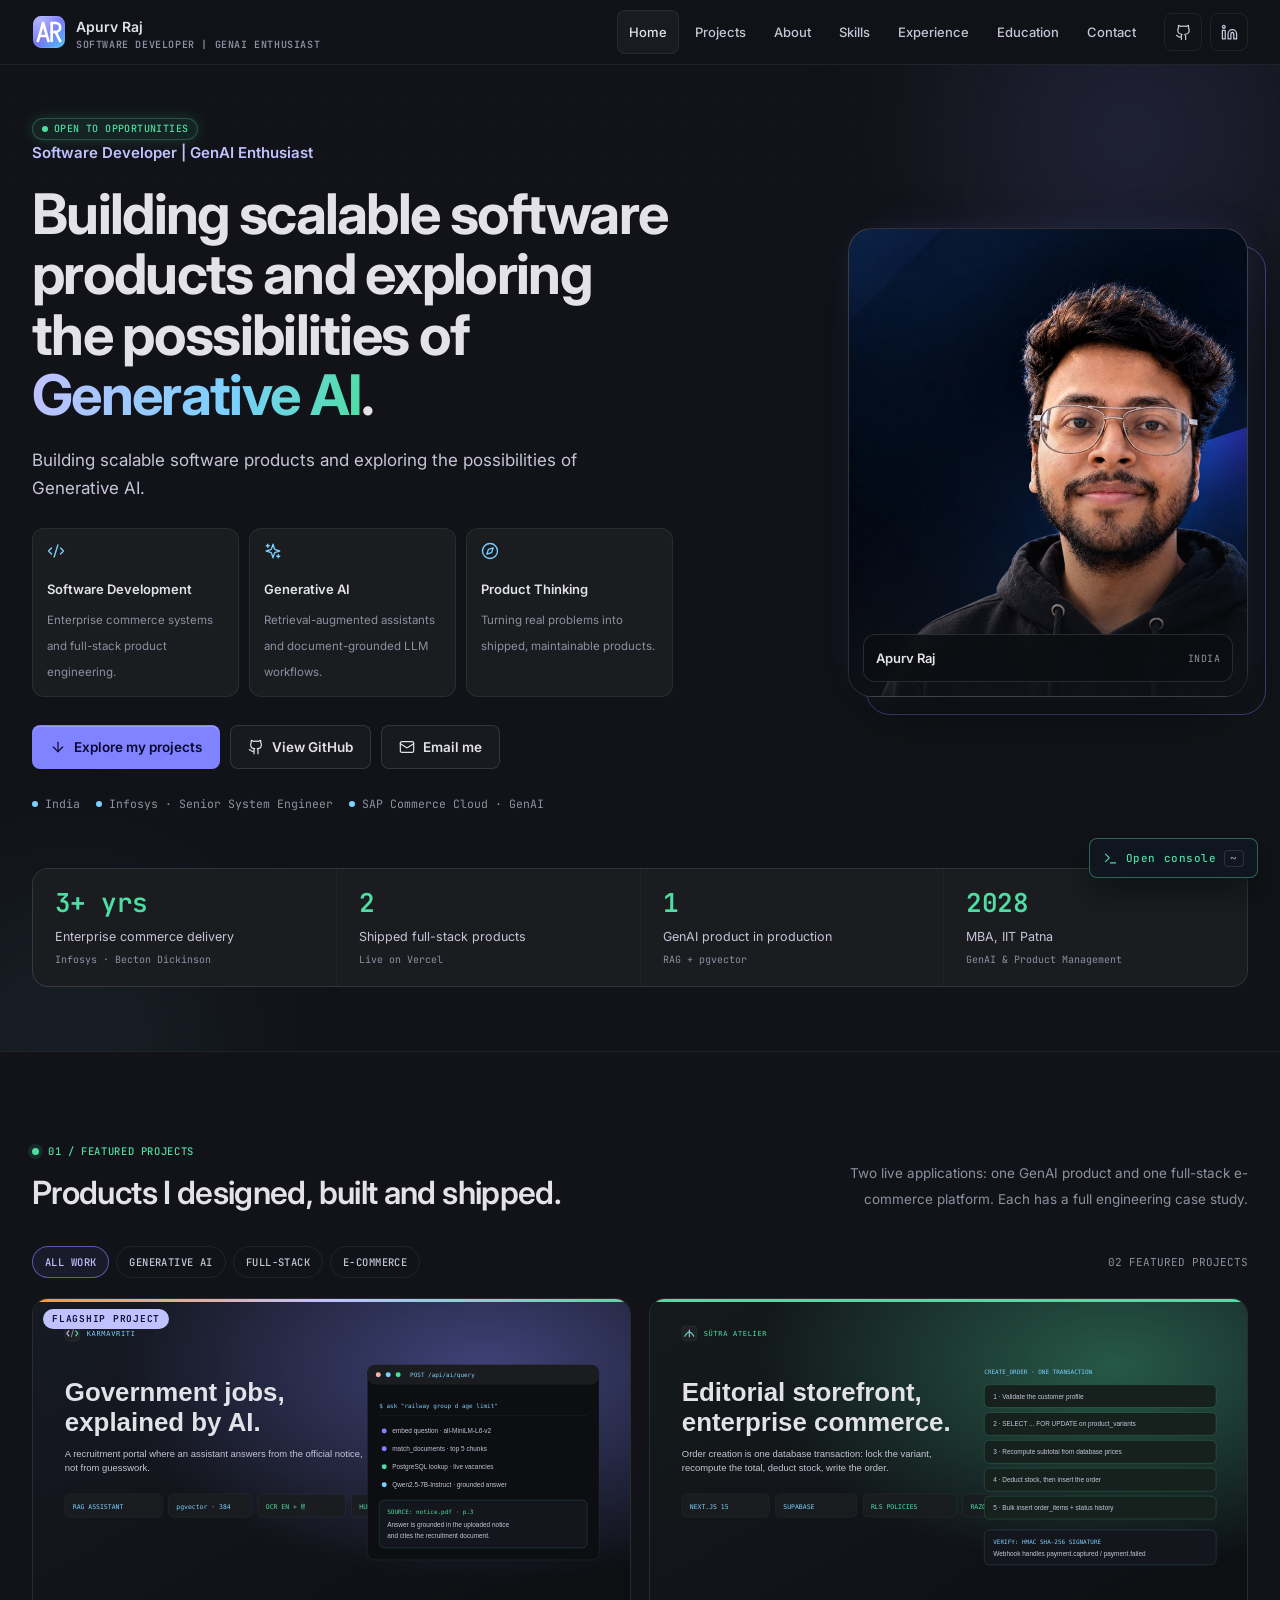
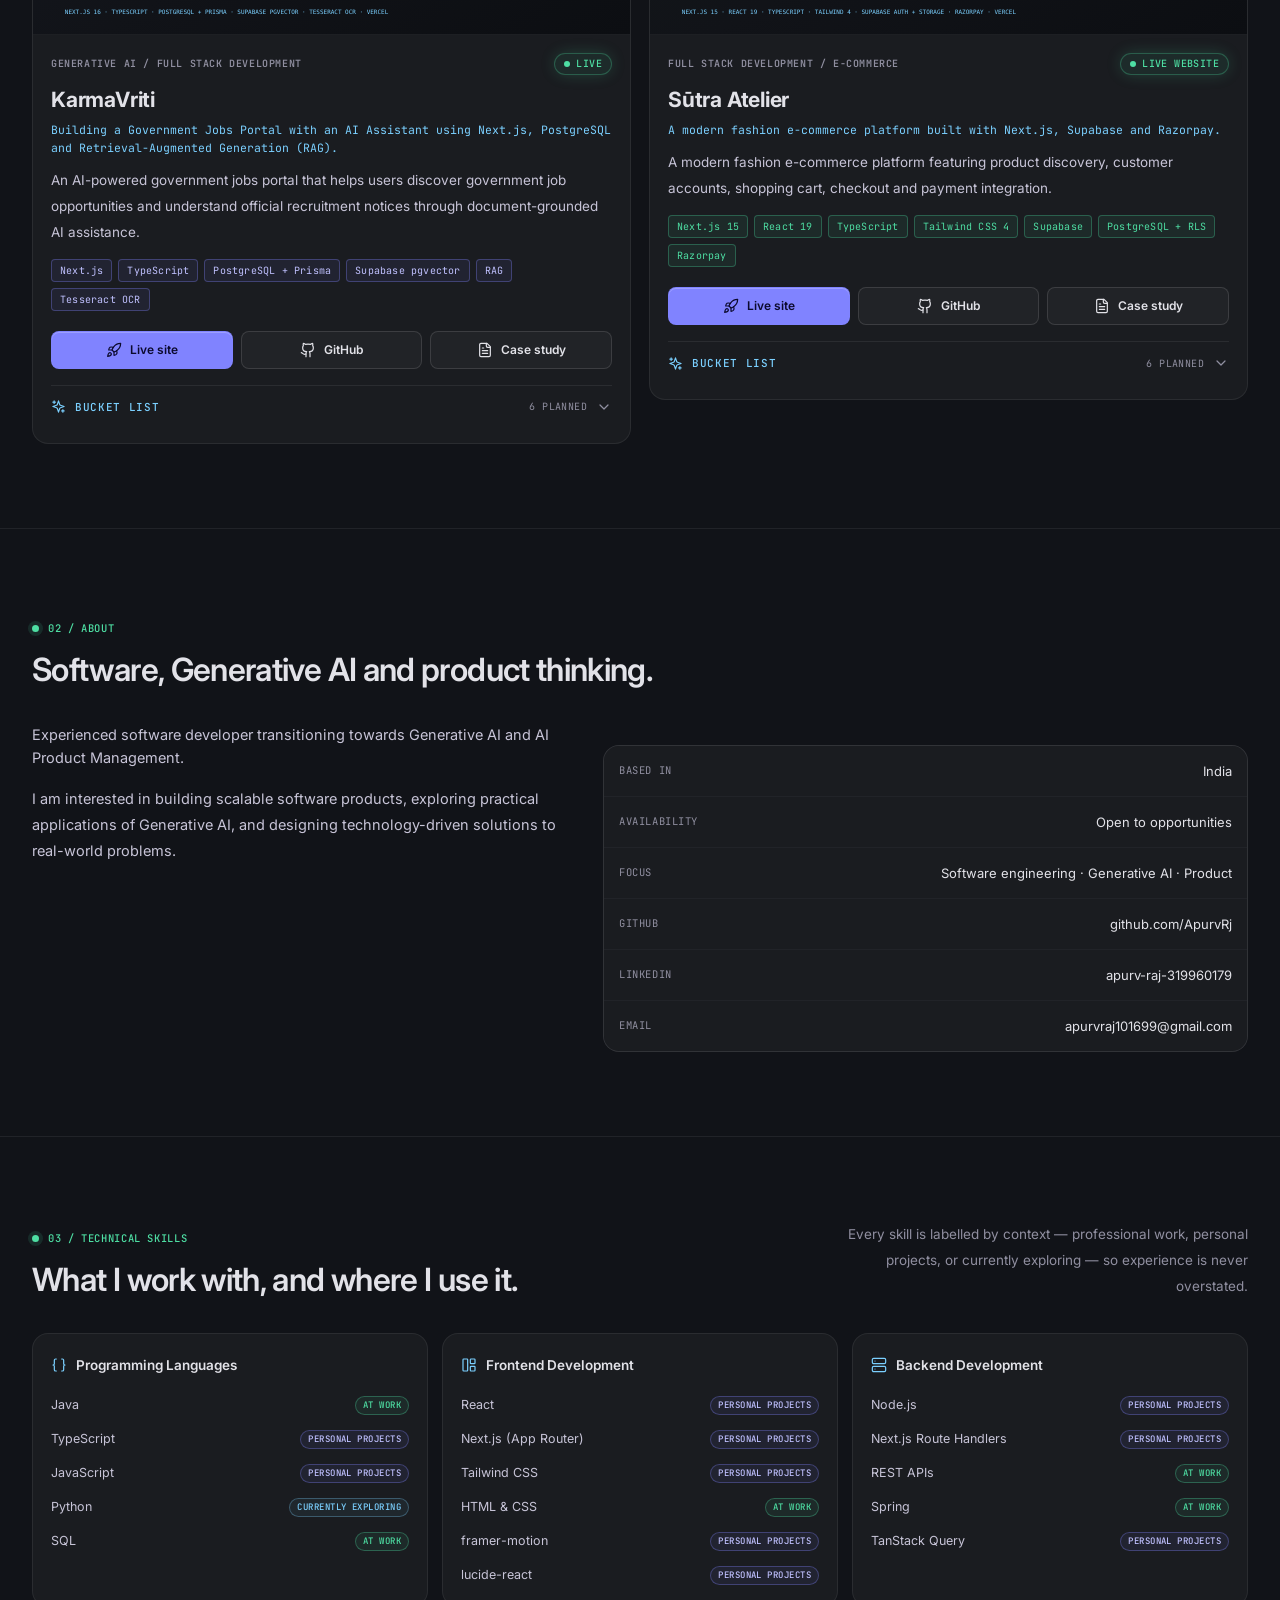
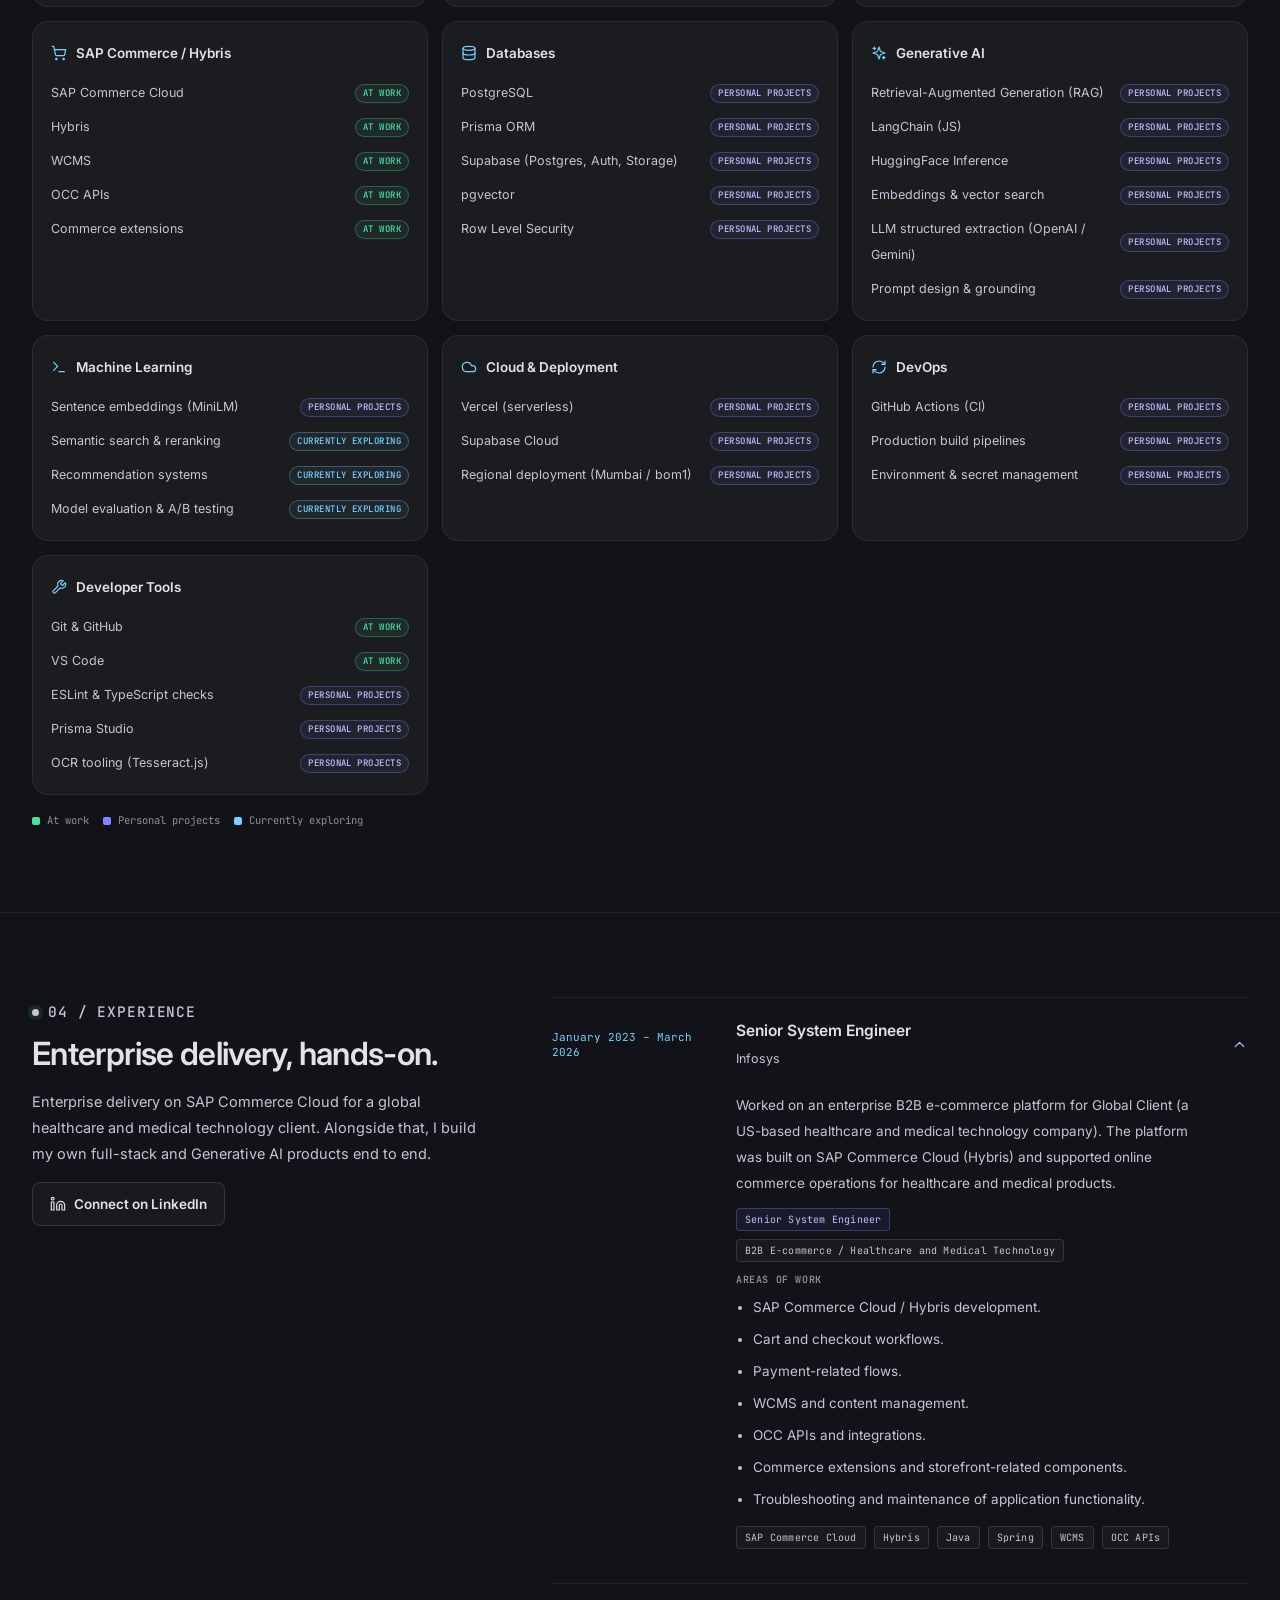
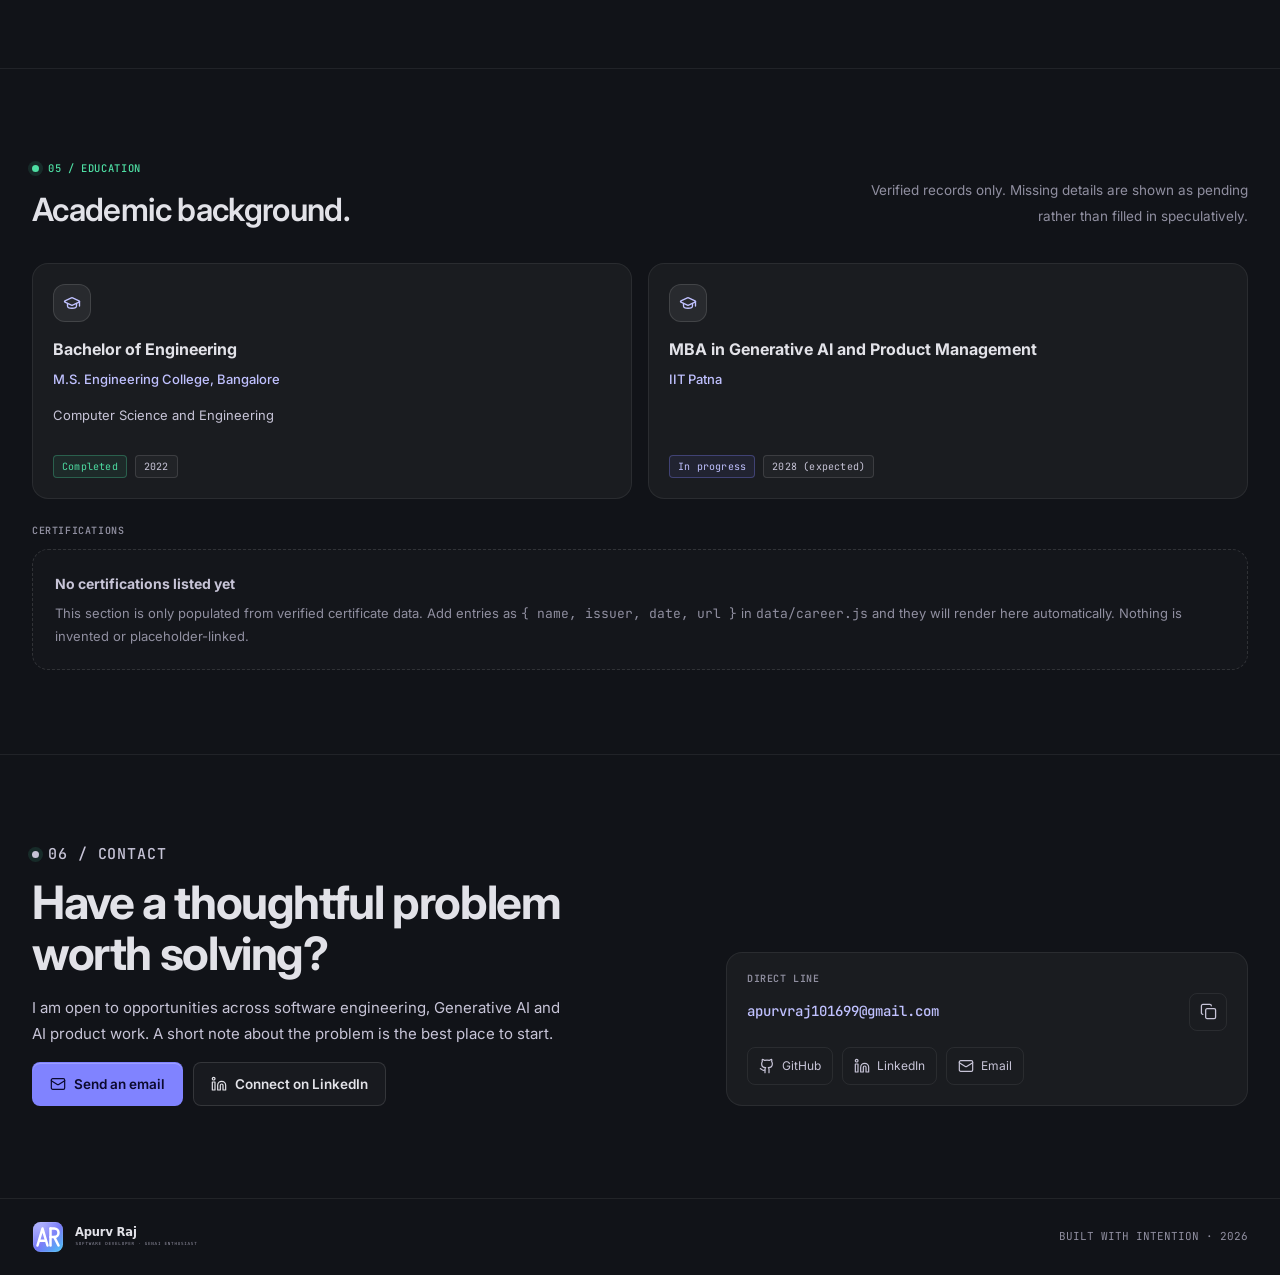
==== commit 8dfc32b6: "Add AR monogram brand icon, logo lockup, favicons and social metadata Introduce a vector AR monogram" ====
--- a/index.html
+++ b/index.html
@@ -6,6 +6,20 @@
   <meta name="theme-color" content="#111318" />
   <meta name="description" content="Apurv Raj — Software Developer and GenAI Enthusiast building scalable software products." />
   <title>Apurv Raj | Software Developer &amp; GenAI Enthusiast</title>
+
+  <!-- Brand: icon (favicon + header) and logo lockup live in assets/images/brand -->
+  <link rel="icon" href="favicon.svg" type="image/svg+xml" />
+  <link rel="icon" href="favicon-32x32.png" sizes="32x32" type="image/png" />
+  <link rel="icon" href="favicon-16x16.png" sizes="16x16" type="image/png" />
+  <link rel="apple-touch-icon" href="apple-touch-icon.png" />
+
+  <meta property="og:type" content="website" />
+  <meta property="og:title" content="Apurv Raj | Software Developer &amp; GenAI Enthusiast" />
+  <meta property="og:description" content="Building scalable software products and exploring the possibilities of Generative AI." />
+  <meta property="og:image" content="assets/images/brand/og-image.png" />
+  <meta property="og:image:width" content="1200" />
+  <meta property="og:image:height" content="630" />
+  <meta name="twitter:card" content="summary_large_image" />
   <link rel="preconnect" href="https://fonts.googleapis.com" />
   <link rel="preconnect" href="https://fonts.gstatic.com" crossorigin />
   <link href="https://fonts.googleapis.com/css2?family=Inter:wght@400;500;600;700&family=JetBrains+Mono:wght@400;500;600&display=swap" rel="stylesheet" />
@@ -17,7 +31,31 @@
   <header class="site-header">
     <div class="shell header-inner">
       <a class="brand" href="#home" aria-label="Apurv Raj — home">
-        <span class="brand-mark" id="brand-mark"></span>
+        <span class="brand-mark" id="brand-mark">
+          <svg viewBox="0 0 64 64" role="img" aria-label="Apurv Raj logo">
+            <defs>
+              <linearGradient id="arBrandTile" x1="4" y1="2" x2="60" y2="62" gradientUnits="userSpaceOnUse">
+                <stop offset="0" stop-color="#9093ff" />
+                <stop offset="0.52" stop-color="#6d70f7" />
+                <stop offset="1" stop-color="#4fc6f5" />
+              </linearGradient>
+              <radialGradient id="arBrandSheen" cx="0.26" cy="0.14" r="0.85">
+                <stop offset="0" stop-color="#ffffff" stop-opacity="0.34" />
+                <stop offset="1" stop-color="#ffffff" stop-opacity="0" />
+              </radialGradient>
+            </defs>
+            <rect x="2" y="2" width="60" height="60" rx="15" fill="url(#arBrandTile)" />
+            <rect x="2" y="2" width="60" height="60" rx="15" fill="url(#arBrandSheen)" />
+            <rect x="2.75" y="2.75" width="58.5" height="58.5" rx="14.25" fill="none" stroke="#ffffff" stroke-opacity="0.2" />
+            <g transform="translate(1 0)" fill="none" stroke="#ffffff" stroke-width="5" stroke-linecap="round" stroke-linejoin="round">
+              <path d="M10 49 L20 15 L30 49" />
+              <path d="M14.5 39.5 H25.5" />
+              <path d="M36 15 V49" />
+              <path d="M36 15 h7.5 a8.5 8.5 0 0 1 0 17 H36" />
+              <path d="M43.5 32 L52 49" />
+            </g>
+          </svg>
+        </span>
         <span>
           <span class="brand-name" id="brand-name">Apurv Raj</span>
           <span class="brand-meta" id="brand-meta"></span>
--- a/assets/css/obsidian.css
+++ b/assets/css/obsidian.css
@@ -143,11 +143,10 @@
 .brand-mark {
   width: 34px; height: 34px; flex: none;
   display: grid; place-items: center;
-  border-radius: var(--r); border: 1px solid var(--line-strong);
-  background: var(--surface-container-low);
-  color: var(--primary);
-}
-.brand-mark svg { width: 17px; height: 17px; }
+  border-radius: var(--r);
+}
+/* Brand icon fills the tile and brings its own gradient + rounded corners. */
+.brand-mark svg { width: 100%; height: 100%; display: block; }
 .brand-name { font-size: 14px; font-weight: 600; line-height: 1.2; }
 .brand-meta { display: flex; align-items: center; gap: 6px; }
 
@@ -188,7 +187,7 @@
 .menu-toggle { display: none; }
 
 /* ------------------------------------------------------------------ Hero -- */
-.hero { position: relative; padding: 76px 0 64px; overflow: hidden; }
+.hero { position: relative; padding: 48px 0 64px; overflow: hidden; }
 .hero-glow {
   position: absolute; pointer-events: none; border-radius: 50%;
   filter: blur(90px); opacity: 0.5; z-index: 0;
@@ -330,7 +329,12 @@
 .filter:hover, .filter[aria-pressed="true"] { color: var(--primary); border-color: rgba(128,131,255,.6); background: rgba(128,131,255,.08); }
 .project-count { color: var(--outline); font: 400 11px/1.4 var(--font-mono); }
 
-.projects { display: grid; grid-template-columns: repeat(2, minmax(0, 1fr)); gap: 18px; }
+.projects { display: grid; grid-template-columns: repeat(2, minmax(0, 1fr)); gap: 18px; align-items: start; }
+/* Column wrapper: one per project. `align-items: start` on .projects (plus
+ * align-self here) keeps each column at its own natural height, so opening the
+ * bucket list on one project never stretches the other. */
+.project-col { align-self: start; min-width: 0; }
+.project-col.is-hidden { display: none; }
 .project {
   display: flex; flex-direction: column; overflow: hidden;
   background: var(--surface-container-low);
@@ -365,6 +369,37 @@
 
 .project-actions { display: grid; grid-template-columns: repeat(3, 1fr); gap: 8px; margin-top: auto; padding-top: 4px; }
 .project-actions .button { min-height: 38px; padding: 0 10px; font-size: 12px; }
+
+/* Bucket list — future improvements under each featured project --------- */
+.bucket-list { margin-top: 16px; border-top: 1px solid var(--line); }
+.bucket-list summary {
+  display: flex; align-items: center; gap: 9px;
+  padding: 13px 0 10px; cursor: pointer; list-style: none;
+  color: var(--tertiary);
+  font: 500 11px/1.3 var(--font-mono); letter-spacing: .06em; text-transform: uppercase;
+}
+.bucket-list summary::-webkit-details-marker { display: none; }
+.bucket-list summary:hover { color: var(--primary); }
+.bucket-list .bucket-title { flex: 1; }
+.bucket-list .bucket-count { color: var(--outline); font: 400 10px/1.3 var(--font-mono); letter-spacing: .04em; }
+.bucket-list .bucket-chevron { display: flex; color: var(--outline); transition: transform .2s; }
+.bucket-list[open] .bucket-chevron { transform: rotate(180deg); color: var(--primary); }
+.bucket-list .bucket-intro { margin: 0 0 10px; color: var(--on-surface-variant); font-size: 12.5px; line-height: 1.6; }
+.bucket-list .bucket-items { list-style: none; margin: 0 0 14px; padding: 0; display: grid; gap: 8px; }
+.bucket-list .bucket-items li {
+  padding: 10px 11px; background: var(--surface-container-lowest);
+  border: 1px solid var(--line); border-radius: var(--r);
+}
+.bucket-list .bucket-phase { display: block; margin-bottom: 3px; color: var(--primary); font: 500 9.5px/1.3 var(--font-mono); letter-spacing: .08em; text-transform: uppercase; }
+.bucket-list .bucket-items strong { display: block; margin-bottom: 3px; font-size: 12.5px; }
+.bucket-list .bucket-detail { display: block; color: var(--on-surface-variant); font-size: 12px; line-height: 1.55; }
+.bucket-list .bucket-open {
+  display: inline-flex; align-items: center; gap: 6px; margin-bottom: 8px;
+  color: var(--primary); font: 500 10.5px/1.4 var(--font-mono); letter-spacing: .03em;
+}
+.bucket-list .bucket-frame { border: 1px solid var(--line-strong); border-radius: var(--r-md); background: var(--surface-container-lowest); overflow: auto; max-height: 420px; }
+.bucket-list .bucket-frame img { display: block; width: 100%; height: auto; }
+.bucket-list .bucket-caption { margin: 8px 0 0; color: var(--outline); font: 400 10.5px/1.5 var(--font-mono); }
 
 .terminal-art {
   margin: 0 0 14px; padding: 11px 12px; overflow-x: auto;
@@ -476,6 +511,7 @@
 .site-footer { padding: 22px 0; border-top: 1px solid var(--line); color: var(--outline); font: 400 11px/1.5 var(--font-mono); }
 .footer-inner { display: flex; align-items: center; justify-content: space-between; gap: 16px; flex-wrap: wrap; }
 .footer-inner a:hover { color: var(--primary); }
+.footer-logo { display: block; height: 32px; width: auto; }
 
 /* -------------------------------------------------------------- Console -- */
 .command-launcher {
@@ -527,7 +563,7 @@
 /* Tablet (768px – 1023px): 8-column behaviour, metrics collapse to 2x2. */
 @media (max-width: 1023px) {
   :root { --margin: 1.5rem; }
-  .hero { padding: 56px 0 48px; }
+  .hero { padding: 44px 0 48px; }
   .hero-inner { grid-template-columns: 1fr; gap: 40px; }
   .portrait-wrap { justify-self: start; width: min(100%, 340px); }
   .metric-strip { grid-template-columns: repeat(2, 1fr); }
